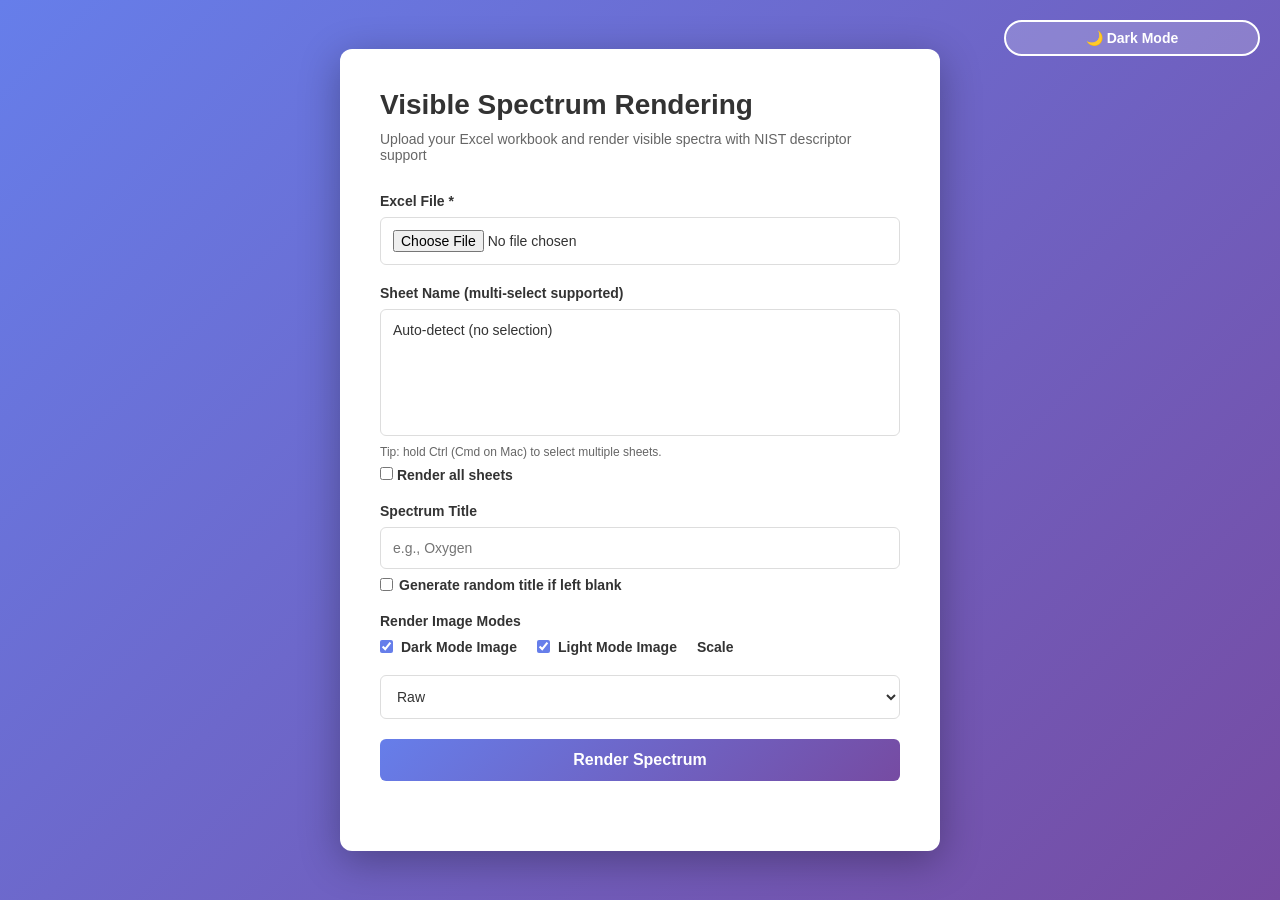
==== Colab Based App/templates/index.html @ c40984bd "new webapp created and set up. appropriate files created and edited. currently working on dynamic pe" ====
<!DOCTYPE html>
<html>
<head>
    <title>Visible Spectrum Renderer</title>
    <link rel="stylesheet" href="../static/style.css">
</head>
<body>
    <button id="themeToggle" class="theme-toggle">🌙 Dark Mode</button>
    
    <div class="container">
        <h1>Visible Spectrum Rendering</h1>
        <p class="subtitle">Upload your Excel workbook and render visible spectra with NIST descriptor support</p>
        
        <form id="renderForm">
            <div class="form-group">
                <label for="file">Excel File *</label>
                <input type="file" id="file" name="file" accept=".xlsx,.xls" required>
            </div>
            
            <div class="form-group">
                <label for="sheet">Sheet Name (multi-select supported)</label>
                <select id="sheet" name="sheet" multiple size="6">
                    <option value="">Auto-detect (no selection)</option>
                </select>
                <div style="margin-top:8px; font-size:12px; color:#666;">Tip: hold Ctrl (Cmd on Mac) to select multiple sheets.</div>
                <div style="margin-top:8px;">
                    <label style="font-weight:600"><input type="checkbox" id="render_all_sheets" name="render_all_sheets"> Render all sheets</label>
                </div>
            </div>
            
            <div class="form-group">
                <label for="title">Spectrum Title</label>
                <input type="text" id="title" name="title" placeholder="e.g., Oxygen">
                <label style="font-weight:600; margin-top:8px; display:flex; align-items:center; gap:6px; cursor:pointer;">
                    <input type="checkbox" id="random_title" name="random_title"> Generate random title if left blank
                </label>
            </div>
            
            <div class="form-group">
                <label>Render Image Modes</label>
                <div class="checkbox-group">
                    <label>
                        <input type="checkbox" name="render_dark" value="dark" checked>
                        Dark Mode Image
                    </label>
                    <label>
                        <input type="checkbox" name="render_light" value="light" checked>
                        Light Mode Image
                    </label>
                    <label for="scaleMode">Scale</label>
                    <select id="scaleMode" name="scale_mode">
                      <option value="raw" selected>Raw</option>
                      <option value="normalize">Normalize</option>
                    </select>
                </div>
            </div>
            
            <button type="submit">Render Spectrum</button>
        </form>
        
        <div id="result"></div>
    </div>

    <!-- Fullscreen preview modal -->
    <div id="previewModal" class="modal" aria-hidden="true" role="dialog" aria-label="Image preview">
        <div class="modal-backdrop" id="modalBackdrop"></div>
        <div class="modal-content" role="document">
            <button id="modalClose" class="modal-close" aria-label="Close preview">✕</button>
            <img id="modalImage" src="" alt="Preview" />
            <a id="modalDownload" class="modal-download" download>Download</a>
        </div>
    </div>

    <script>
        // Theme toggle
        const themeToggle = document.getElementById('themeToggle');
        const body = document.body;
        
        // Load saved theme preference
        const savedTheme = localStorage.getItem('theme') || 'light';
        if (savedTheme === 'dark') {
            body.classList.add('dark-mode');
            themeToggle.textContent = '☀️ Light Mode';
        }
        
        // Toggle theme
        themeToggle.addEventListener('click', () => {
            body.classList.toggle('dark-mode');
            const isDark = body.classList.contains('dark-mode');
            themeToggle.textContent = isDark ? '☀️ Light Mode' : '🌙 Dark Mode';
            localStorage.setItem('theme', isDark ? 'dark' : 'light');
        });
        
        // File upload and sheet loading
        const fileInput = document.getElementById('file');
        const sheetSelect = document.getElementById('sheet');
        const renderForm = document.getElementById('renderForm');
        const resultDiv = document.getElementById('result');
        const renderAllCheckbox = document.getElementById('render_all_sheets');
        let availableSheets = [];

        fileInput.addEventListener('change', async (e) => {
            const file = e.target.files[0];
            if (!file) return;

            const formData = new FormData();
            formData.append('file', file);
            formData.append('scale_mode', document.getElementById('scaleMode').value);

            try {
                const response = await fetch('/api/sheets', { method: 'POST', body: formData });
                const data = await response.json();

                availableSheets = data.sheets || [];
                sheetSelect.innerHTML = '<option value="">Auto-detect (no selection)</option>';
                availableSheets.forEach(sheet => {
                    const option = document.createElement('option');
                    option.value = sheet;
                    option.textContent = sheet;
                    sheetSelect.appendChild(option);
                });
                // Uncheck render-all when loading a new file
                if (renderAllCheckbox) renderAllCheckbox.checked = false;
            } catch (error) {
                resultDiv.innerHTML = `<div class="error">Error loading sheets: ${error.message}</div>`;
            }
        });

        // Form submission
        renderForm.addEventListener('submit', async (e) => {
            e.preventDefault();
            
            const file = fileInput.files[0];
            if (!file) {
                resultDiv.innerHTML = '<div class="error">Please select a file</div>';
                return;
            }
            
            const renderDark = document.querySelector('input[name="render_dark"]').checked;
            const renderLight = document.querySelector('input[name="render_light"]').checked;
            
            if (!renderDark && !renderLight) {
                resultDiv.innerHTML = '<div class="error">Please select at least one render mode</div>';
                return;
            }

            resultDiv.innerHTML = '<div class="loading"><div class="spinner"></div>Rendering...</div>';

            try {
                const title = document.getElementById('title').value;

                // Determine sheets to render
                let selectedSheets = [];
                if (renderAllCheckbox && renderAllCheckbox.checked) {
                    selectedSheets = availableSheets.slice();
                } else {
                    selectedSheets = Array.from(sheetSelect.selectedOptions).map(o => o.value).filter(v => v !== '');
                }
                if (!selectedSheets || selectedSheets.length === 0) {
                    // Auto-detect mode (single render)
                    selectedSheets = [null];
                }

                let html = '';
                // For each selected sheet, render requested modes
                for (const sheetName of selectedSheets) {
                    const labelSheet = sheetName || 'Auto-detected sheet';
                    if (renderDark) {
                        const formData = new FormData();
                        formData.append('file', file);
                        if (sheetName) formData.append('sheet', sheetName);
                        formData.append('title', title);
                        formData.append('dark_mode', 'on');
                        formData.append('scale_mode', document.getElementById('scaleMode').value);
                        // keep_top_n is auto-detected server-side; do not send this field from the client.

                        const response = await fetch('/api/render', { method: 'POST', body: formData });
                        if (!response.ok) {
                            const error = await response.json();
                            throw new Error(error.error || 'Unknown error');
                        }
                        const blob = await response.blob();
                        const url = URL.createObjectURL(blob);
                        html += '<div class="image-container"><div class="image-label">' + labelSheet + ' — Dark Mode</div><img src="' + url + '" alt="Dark Mode Spectrum"></div>';
                    }

                    if (renderLight) {
                        const formData = new FormData();
                        formData.append('file', file);
                        if (sheetName) formData.append('sheet', sheetName);
                        formData.append('scale_mode', document.getElementById('scaleMode').value);
                        // keep_top_n is auto-detected server-side; do not send this field from the client.
                        formData.append('title', title);

                        const response = await fetch('/api/render', { method: 'POST', body: formData });
                        if (!response.ok) {
                            const error = await response.json();
                            throw new Error(error.error || 'Unknown error');
                        }
                        const blob = await response.blob();
                        const url = URL.createObjectURL(blob);
                        html += '<div class="image-container"><div class="image-label">' + labelSheet + ' — Light Mode</div><img src="' + url + '" alt="Light Mode Spectrum"></div>';
                    }
                }

                resultDiv.innerHTML = html;
            } catch (error) {
                resultDiv.innerHTML = `<div class="error">Error: ${error.message}</div>`;
            }
        });

        // Fullscreen preview modal logic
        const previewModal = document.getElementById('previewModal');
        const modalImage = document.getElementById('modalImage');
        const modalClose = document.getElementById('modalClose');
        const modalDownload = document.getElementById('modalDownload');
        const modalBackdrop = document.getElementById('modalBackdrop');

        function openPreview(src, filename) {
            modalImage.src = src;
            modalImage.alt = filename || 'Spectrum preview';
            modalDownload.href = src;
            modalDownload.download = filename || 'spectrum.png';
            previewModal.classList.add('open');
            previewModal.setAttribute('aria-hidden', 'false');
            document.body.style.overflow = 'hidden';
        }

        function closePreview() {
            previewModal.classList.remove('open');
            previewModal.setAttribute('aria-hidden', 'true');
            modalImage.src = '';
            document.body.style.overflow = '';
        }

        // Delegate click events on result images
        resultDiv.addEventListener('click', (ev) => {
            const t = ev.target;
            if (t && t.tagName === 'IMG') {
                // Open preview with same object URL and filename from alt
                openPreview(t.src, t.alt || 'spectrum.png');
            }
        });

        // Close interactions
        modalClose.addEventListener('click', closePreview);
        modalBackdrop.addEventListener('click', closePreview);
        document.addEventListener('keydown', (ev) => {
            if (ev.key === 'Escape' && previewModal.classList.contains('open')) {
                closePreview();
            }
        });

    </script>
</body>
</html>
---- Colab Based App/static/style.css ----
/* Global reset */
* { margin: 0; padding: 0; box-sizing: border-box; }

/* Light mode (default) */
body {
    font-family: 'Segoe UI', Tahoma, Geneva, Verdana, sans-serif;
    background: linear-gradient(135deg, #667eea 0%, #764ba2 100%);
    min-height: 100vh;
    display: flex;
    justify-content: center;
    align-items: center;
    padding: 20px;
    color: #333;
    transition: background 0.3s;
}

/* Dark mode */
body.dark-mode {
    background: linear-gradient(135deg, #1a1a2e 0%, #16213e 100%);
    color: #e0e0e0;
}

.theme-toggle {
    position: fixed;
    top: 20px;
    right: 20px;
    background: rgba(255, 255, 255, 0.2);
    border: 2px solid white;
    border-radius: 50px;
    padding: 8px 16px;
    cursor: pointer;
    font-size: 14px;
    font-weight: 600;
    color: white;
    transition: all 0.3s;
    z-index: 100;
    width: 20%;
}

.theme-toggle:hover {
    background: rgba(255, 255, 255, 0.3);
    transform: scale(1.05);
}

body.dark-mode .theme-toggle {
    background: rgba(0, 0, 0, 0.3);
    border-color: #ccc;
}

.container {
    background: white;
    border-radius: 12px;
    box-shadow: 0 10px 40px rgba(0, 0, 0, 0.3);
    padding: 40px;
    max-width: 600px;
    width: 100%;
    transition: background 0.3s, color 0.3s;
}

body.dark-mode .container {
    background: #2a2a3e;
    color: #e0e0e0;
    box-shadow: 0 10px 40px rgba(0, 0, 0, 0.7);
}

h1 {
    color: #333;
    margin-bottom: 10px;
    font-size: 28px;
    /* text-align: center; */
}

body.dark-mode h1 { color: #e0e0e0; }

.subtitle { color: #666; margin-bottom: 30px; font-size: 14px; }
body.dark-mode .subtitle { color: #aaa; }

.form-group { margin-bottom: 20px; }

label {
    display: block;
    font-weight: 600;
    color: #333;
    margin-bottom: 8px;
    font-size: 14px;
}

body.dark-mode label { color: #e0e0e0; }

input[type="file"],
input[type="text"],
select {
    width: 100%;
    padding: 12px;
    border: 1px solid #ddd;
    border-radius: 6px;
    font-size: 14px;
    font-family: inherit;
    background: white;
    color: #333;
    transition: background 0.3s, color 0.3s, border 0.3s;
}

body.dark-mode input[type="file"],
body.dark-mode input[type="text"],
body.dark-mode select {
    background: #3a3a4e;
    color: #e0e0e0;
    border-color: #555;
}

input[type="file"]:focus,
input[type="text"]:focus,
select:focus {
    outline: none;
    border-color: #667eea;
    box-shadow: 0 0 0 3px rgba(102, 126, 234, 0.1);
}

.checkbox-group { display: flex; gap: 20px; margin-top: 10px; flex-wrap: wrap; }

.checkbox-group label {
    display: flex; align-items: center; gap: 8px; margin-bottom: 0; cursor: pointer; color: #333;
}
body.dark-mode .checkbox-group label { color: #e0e0e0; }

input[type="checkbox"] { width: auto; cursor: pointer; accent-color: #667eea; }

button {
    width: 100%;
    padding: 12px;
    background: linear-gradient(135deg, #667eea 0%, #764ba2 100%);
    color: white;
    border: none;
    border-radius: 6px;
    font-size: 16px;
    font-weight: 600;
    cursor: pointer;
    transition: transform 0.2s;
}

button:hover { transform: translateY(-2px); box-shadow: 0 5px 15px rgba(102, 126, 234, 0.4); }
button:active { transform: translateY(0); }

#result { margin-top: 30px; }

.image-container { margin-bottom: 20px; }

.image-label {
    font-weight: 600;
    margin-bottom: 8px;
    font-size: 13px;
    color: #666;
}
body.dark-mode .image-label { color: #aaa; }

#result img {
    max-width: 100%;
    border-radius: 8px;
    box-shadow: 0 5px 15px rgba(0, 0, 0, 0.2);
    display: block;
}

.error {
    color: #d32f2f;
    background: #ffebee;
    padding: 12px;
    border-radius: 6px;
    margin-top: 15px;
    font-size: 14px;
}
body.dark-mode .error { color: #ff6b6b; background: rgba(255, 107, 107, 0.1); }

.loading { text-align: center; color: #667eea; margin-top: 15px; font-size: 14px; }

.spinner {
    display: inline-block;
    width: 16px;
    height: 16px;
    border: 2px solid rgba(102, 126, 234, 0.3);
    border-top: 2px solid #667eea;
    border-radius: 50%;
    animation: spin 0.8s linear infinite;
    margin-right: 8px;
}

@keyframes spin { 0% { transform: rotate(0deg); } 100% { transform: rotate(360deg); } }

/* Modal styles */
.modal { position: fixed; inset: 0; display: none; align-items: center; justify-content: center; z-index: 2000; }
.modal.open { display: flex; }
.modal-backdrop { position: absolute; inset: 0; background: rgba(0,0,0,0.7); }
.modal-content { position: relative; max-width: 95%; max-height: 95%; z-index: 2001; display:flex; align-items:center; justify-content:center; }
.modal-content img { max-width: 100%; max-height: 100%; border-radius: 6px; box-shadow: 0 10px 40px rgba(0,0,0,0.6); }
.modal-close { position: absolute; top: -10px; right: -10px; background: #fff; border-radius: 50%; border: none; width: 34px; height:34px; cursor:pointer; font-weight:700; }
body.dark-mode .modal-close { background: #222; color:#fff; }
.modal-download { position: absolute; bottom: -36px; right: 0; background: #667eea; color: white; padding: 6px 10px; border-radius: 6px; text-decoration:none; font-size:13px; }
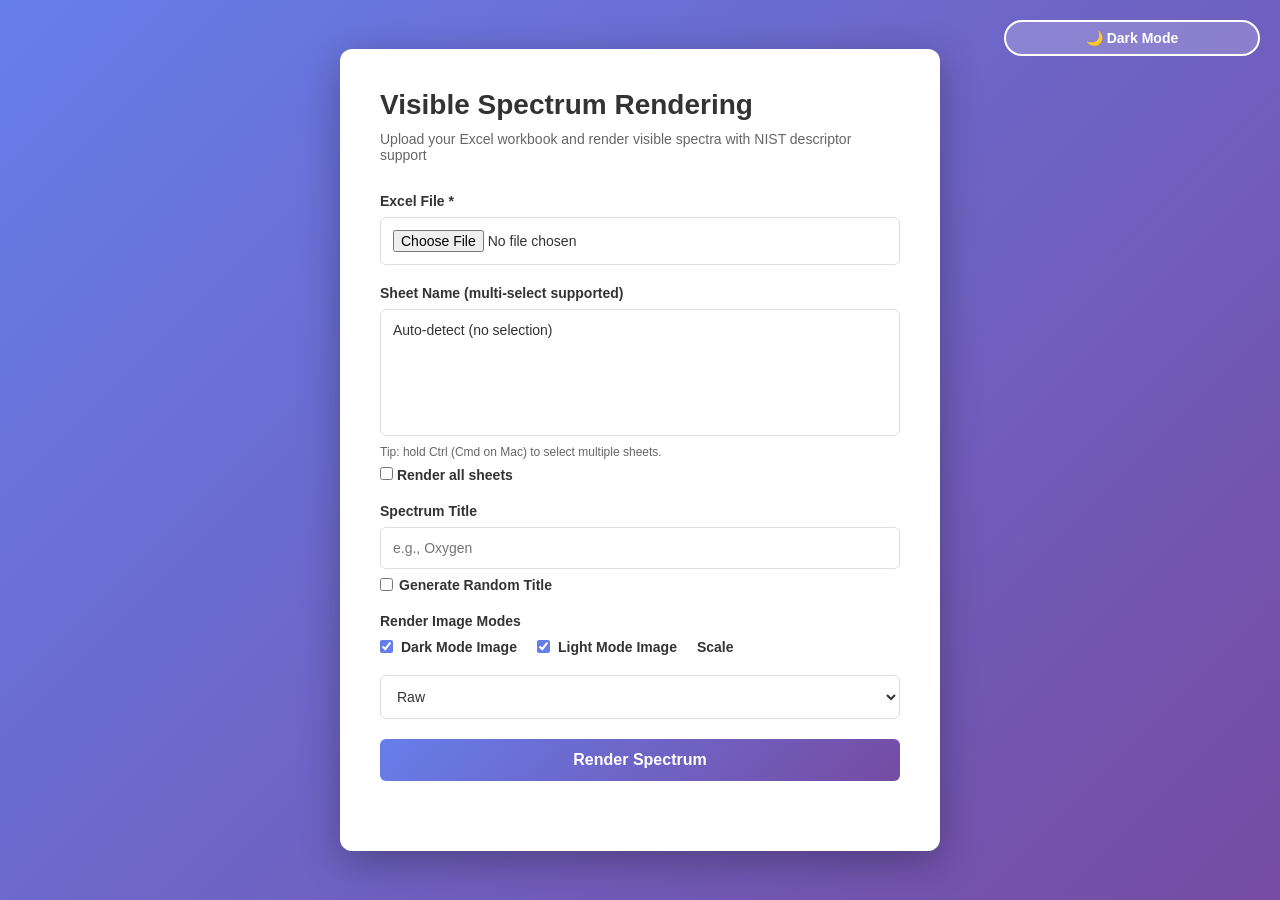
==== commit cd93035e: "dynamic peak label positioning added to webapp. new issue: generate random title not working." ====
--- a/Colab Based App/templates/index.html
+++ b/Colab Based App/templates/index.html
@@ -32,7 +32,7 @@
                 <label for="title">Spectrum Title</label>
                 <input type="text" id="title" name="title" placeholder="e.g., Oxygen">
                 <label style="font-weight:600; margin-top:8px; display:flex; align-items:center; gap:6px; cursor:pointer;">
-                    <input type="checkbox" id="random_title" name="random_title"> Generate random title if left blank
+                    <input type="checkbox" id="random_title" name="random_title" value="random_title"> Generate Random Title
                 </label>
             </div>
             
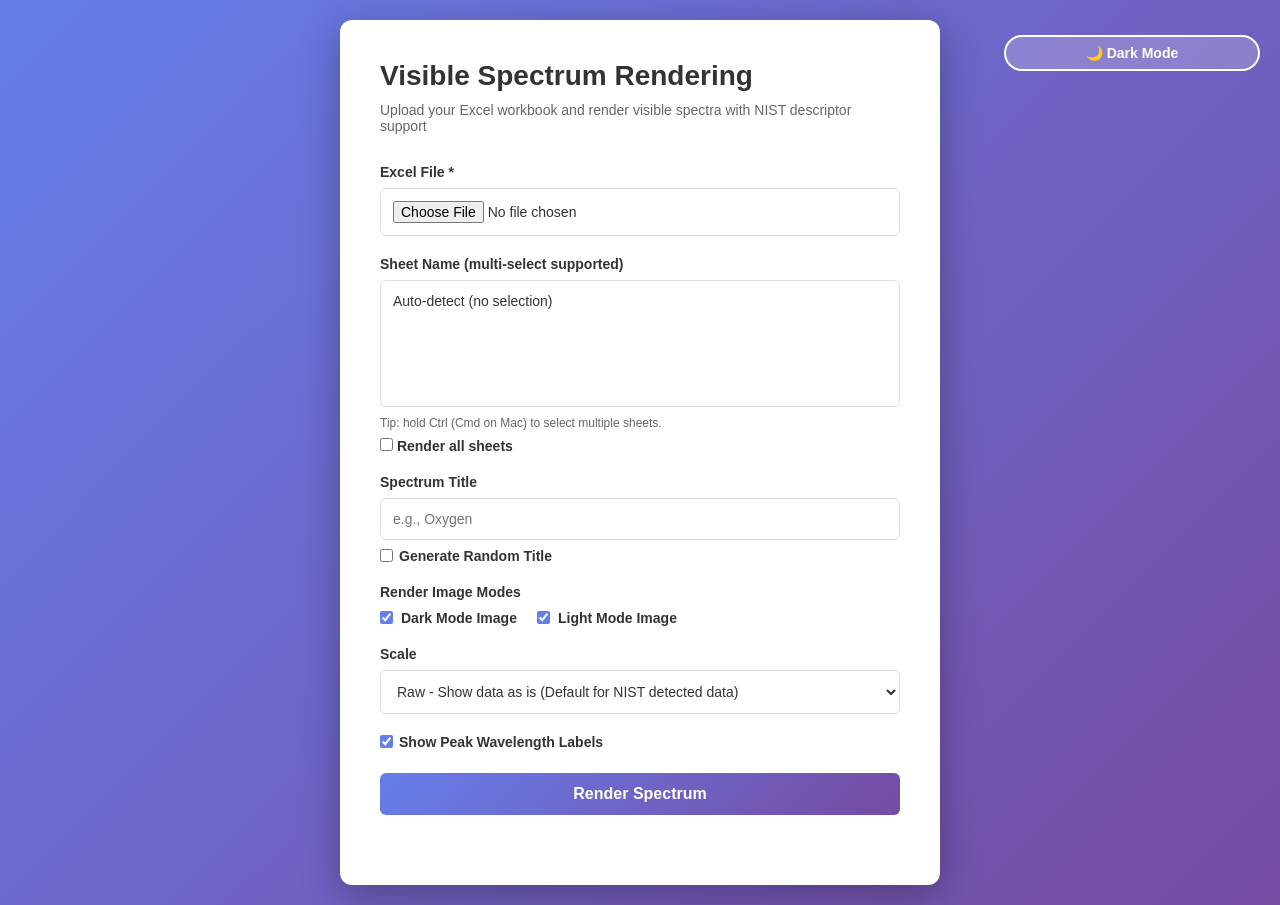
==== commit f99b351f: "streamlit_app.py created" ====
--- a/Colab Based App/templates/index.html
+++ b/Colab Based App/templates/index.html
@@ -32,7 +32,7 @@
                 <label for="title">Spectrum Title</label>
                 <input type="text" id="title" name="title" placeholder="e.g., Oxygen">
                 <label style="font-weight:600; margin-top:8px; display:flex; align-items:center; gap:6px; cursor:pointer;">
-                    <input type="checkbox" id="random_title" name="random_title" value="random_title"> Generate Random Title
+                    <input type="checkbox" name="random_title" id="random_title" value="random_title"> Generate Random Title
                 </label>
             </div>
             
@@ -47,15 +47,27 @@
                         <input type="checkbox" name="render_light" value="light" checked>
                         Light Mode Image
                     </label>
-                    <label for="scaleMode">Scale</label>
-                    <select id="scaleMode" name="scale_mode">
-                      <option value="raw" selected>Raw</option>
-                      <option value="normalize">Normalize</option>
-                    </select>
-                </div>
-            </div>
-            
+                </div>    
+            </div>
+
+            <div class="form-group">
+                <label for="scaleMode">Scale</label>
+                <select id="scaleMode" name="scale_mode">
+                    <option value="raw" selected>Raw - Show data as is (Default for NIST detected data)</option>
+                    <option value="normalize">Normalize - Show only strong lines</option>
+                </select>
+            </div>
+            
+            <div>    
+                <label style="font-weight:600; display:flex; align-items:center; gap:6px; cursor:pointer;">
+                    <input type="checkbox" name="show_peak_labels" id="show_peak_labels" value="show_peak_labels" checked>
+                    Show Peak Wavelength Labels
+                </label>
+            </div>
+            
+
             <button type="submit">Render Spectrum</button>
+
         </form>
         
         <div id="result"></div>
@@ -148,6 +160,7 @@
 
             try {
                 const title = document.getElementById('title').value;
+                const randomTitle = document.getElementById('random_title').checked;
 
                 // Determine sheets to render
                 let selectedSheets = [];
@@ -172,7 +185,9 @@
                         formData.append('title', title);
                         formData.append('dark_mode', 'on');
                         formData.append('scale_mode', document.getElementById('scaleMode').value);
-                        // keep_top_n is auto-detected server-side; do not send this field from the client.
+                        if (randomTitle) formData.append('random_title', 'on');
+                        if (document.getElementById('show_peak_labels').checked) formData.append('show_peak_labels', 'on');
+                        
 
                         const response = await fetch('/api/render', { method: 'POST', body: formData });
                         if (!response.ok) {
@@ -189,8 +204,9 @@
                         formData.append('file', file);
                         if (sheetName) formData.append('sheet', sheetName);
                         formData.append('scale_mode', document.getElementById('scaleMode').value);
-                        // keep_top_n is auto-detected server-side; do not send this field from the client.
+                        if (randomTitle) formData.append('random_title', 'on');
                         formData.append('title', title);
+                        if (document.getElementById('show_peak_labels').checked) formData.append('show_peak_labels', 'on');
 
                         const response = await fetch('/api/render', { method: 'POST', body: formData });
                         if (!response.ok) {
--- a/Colab Based App/static/style.css
+++ b/Colab Based App/static/style.css
@@ -137,6 +137,7 @@
     font-weight: 600;
     cursor: pointer;
     transition: transform 0.2s;
+    margin-top: 15px;
 }
 
 button:hover { transform: translateY(-2px); box-shadow: 0 5px 15px rgba(102, 126, 234, 0.4); }
